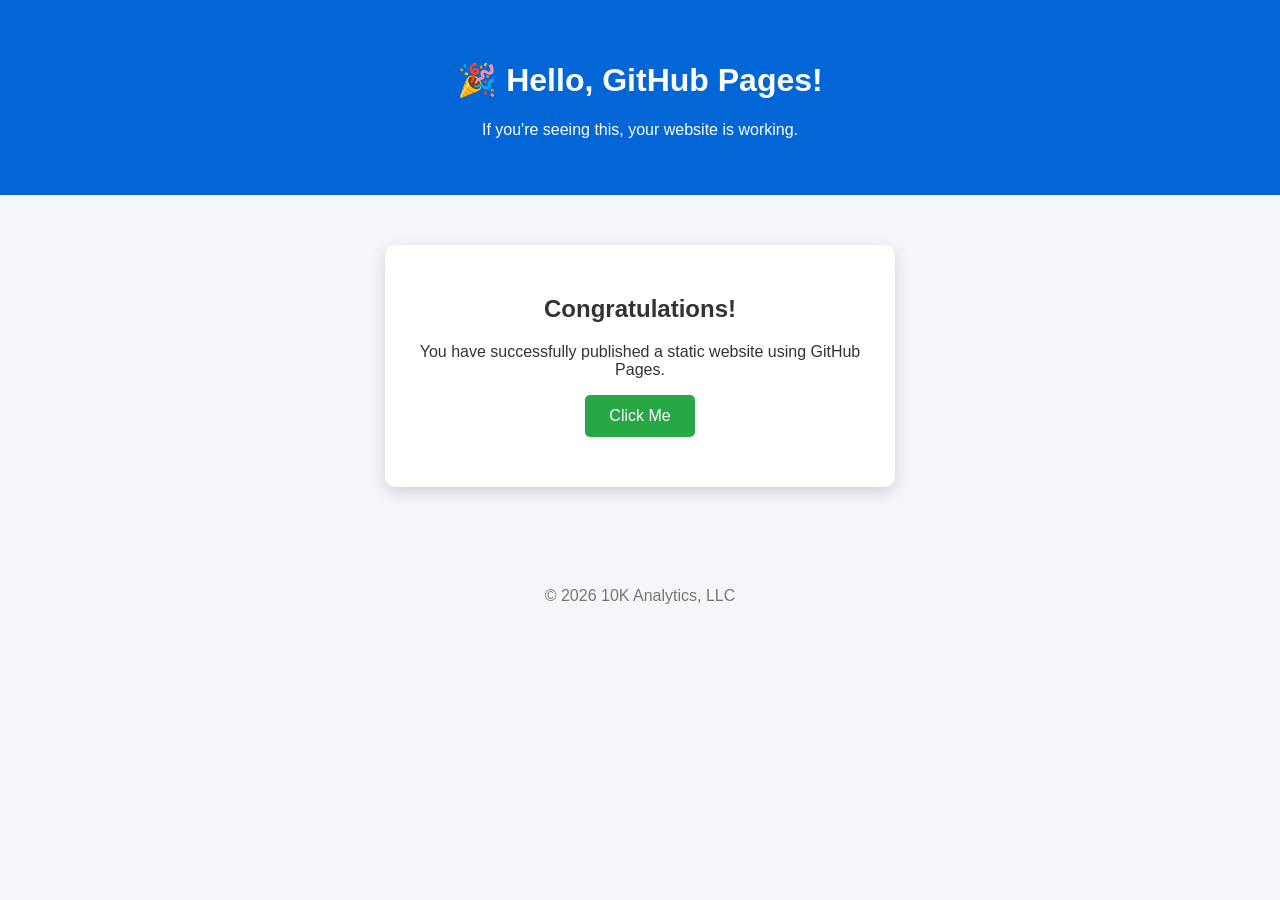
==== index.html @ 5aa65af6 "Initial commit via upload Committed 2 files - index.html and style.css" ====
<!DOCTYPE html>
<html lang="en">
<head>
    <meta charset="UTF-8">
    <meta name="viewport" content="width=device-width, initial-scale=1.0">
    <title>Github Pages Site</title>
    <link rel="stylesheet" href="style.css">
</head>
<body>

    <header>
        <h1>🎉 Hello, GitHub Pages!</h1>
        <p>If you're seeing this, your website is working.</p>
    </header>

    <main>
        <div class="card">
            <h2>Congratulations!</h2>
            <p>
                You have successfully published a static website using
                GitHub Pages.
            </p>

            <button onclick="showMessage()">
                Click Me
            </button>

            <p id="message"></p>
        </div>
    </main>

    <footer>
        © 2026 10K Analytics, LLC
    </footer>

    <script>
        function showMessage() {
            document.getElementById("message").innerHTML =
                "🚀 JavaScript is working too!";
        }
    </script>

</body>
</html>
---- style.css ----
body {
    margin: 0;
    font-family: Arial, Helvetica, sans-serif;
    background: #f4f6f9;
    color: #333;
}

header {
    background: #0366d6;
    color: white;
    text-align: center;
    padding: 40px;
}

main {
    display: flex;
    justify-content: center;
    margin-top: 50px;
}

.card {
    background: white;
    width: 450px;
    padding: 30px;
    border-radius: 10px;
    box-shadow: 0 5px 15px rgba(0,0,0,.15);
    text-align: center;
}

button {
    background: #28a745;
    color: white;
    border: none;
    padding: 12px 24px;
    border-radius: 5px;
    cursor: pointer;
    font-size: 16px;
}

button:hover {
    background: #218838;
}

#message {
    margin-top: 20px;
    font-weight: bold;
    color: #0366d6;
}

footer {
    margin-top: 80px;
    text-align: center;
    color: #777;
    padding: 20px;
}
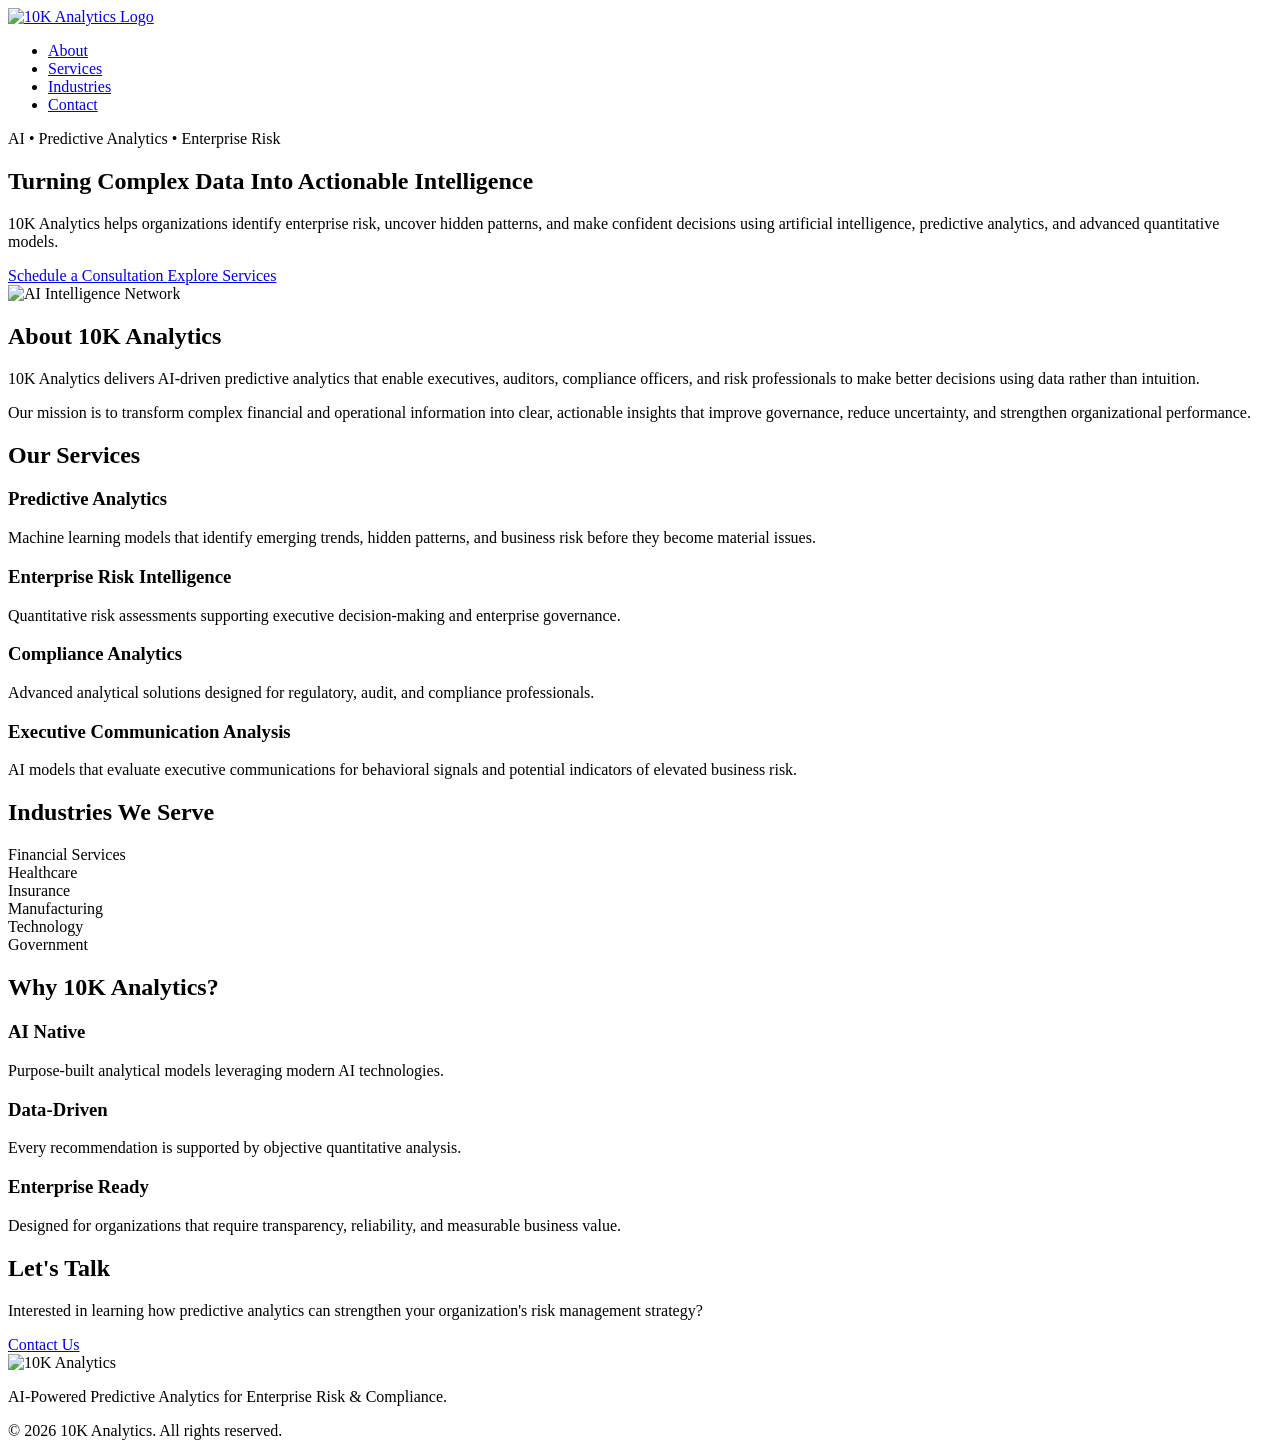
==== commit a39c0b88: "Update index.html" ====
--- a/index.html
+++ b/index.html
@@ -1,44 +1,390 @@
 <!DOCTYPE html>
 <html lang="en">
+
 <head>
+
     <meta charset="UTF-8">
     <meta name="viewport" content="width=device-width, initial-scale=1.0">
-    <title>Github Pages Site</title>
-    <link rel="stylesheet" href="style.css">
+
+    <title>10K Analytics | AI-Powered Predictive Analytics</title>
+
+    <meta name="description"
+        content="10K Analytics helps organizations identify enterprise risk using AI-powered predictive analytics, compliance intelligence, and executive communication analysis.">
+
+    <link rel="preconnect" href="https://fonts.googleapis.com">
+    <link rel="preconnect" href="https://fonts.gstatic.com" crossorigin>
+
+    <link href="https://fonts.googleapis.com/css2?family=Inter:wght@300;400;500;600;700;800&display=swap"
+        rel="stylesheet">
+
+    <link rel="stylesheet" href="styles.css">
+
+<!-- Favicon -->
+<link rel="icon" type="image/png" sizes="32x32" href="favicon-32.png">
+
+
 </head>
+
 <body>
 
+    <!-- ========================================= -->
+    <!-- HEADER -->
+    <!-- ========================================= -->
+
     <header>
-        <h1>🎉 Hello, GitHub Pages!</h1>
-        <p>If you're seeing this, your website is working.</p>
+
+        <div class="container nav-container">
+
+            <a href="#" class="logo">
+
+                <img src="logo.jpg" alt="10K Analytics Logo">
+
+            </a>
+
+            <nav>
+
+                <ul>
+
+                    <li><a href="#about">About</a></li>
+
+                    <li><a href="#services">Services</a></li>
+
+                    <li><a href="#industries">Industries</a></li>
+
+                    <li><a href="#contact">Contact</a></li>
+
+                </ul>
+
+            </nav>
+
+        </div>
+
     </header>
 
-    <main>
-        <div class="card">
-            <h2>Congratulations!</h2>
-            <p>
-                You have successfully published a static website using
-                GitHub Pages.
-            </p>
-
-            <button onclick="showMessage()">
-                Click Me
-            </button>
-
-            <p id="message"></p>
-        </div>
-    </main>
+
+
+<!-- ========================================= -->
+<!-- HERO -->
+<!-- ========================================= -->
+
+<section class="hero">
+
+    <div class="hero-background">
+
+        <div class="grid"></div>
+
+        <div class="glow glow-1"></div>
+
+        <div class="glow glow-2"></div>
+
+    </div>
+
+    <div class="container hero-layout">
+
+        <div class="hero-text">
+
+            <span class="hero-badge">
+                AI • Predictive Analytics • Enterprise Risk
+            </span>
+
+            <h1>
+                Turning Complex Data
+                Into Actionable
+                Intelligence
+            </h1>
+
+            <p>
+
+                10K Analytics helps organizations identify enterprise risk,
+                uncover hidden patterns, and make confident decisions using
+                artificial intelligence, predictive analytics, and advanced
+                quantitative models.
+
+            </p>
+
+            <div class="hero-buttons">
+
+                <a href="#contact" class="btn-primary">
+                    Schedule a Consultation
+                </a>
+
+                <a href="#services" class="btn-secondary">
+                    Explore Services
+                </a>
+
+            </div>
+
+        </div>
+
+        <div class="hero-graphic">
+
+				<img
+					src="intelligence-network.svg"
+					alt="AI Intelligence Network">
+
+		</div>
+
+
+        </div>
+
+    </div>
+
+</section>
+
+
+
+    <!-- ========================================= -->
+    <!-- ABOUT -->
+    <!-- ========================================= -->
+
+    <section id="about">
+
+        <div class="container">
+
+            <h2>About 10K Analytics</h2>
+
+            <p>
+
+                10K Analytics delivers AI-driven predictive analytics that
+                enable executives, auditors, compliance officers, and risk
+                professionals to make better decisions using data rather than
+                intuition.
+
+            </p>
+
+            <p>
+
+                Our mission is to transform complex financial and operational
+                information into clear, actionable insights that improve
+                governance, reduce uncertainty, and strengthen organizational
+                performance.
+
+            </p>
+
+        </div>
+
+    </section>
+
+
+
+    <!-- ========================================= -->
+    <!-- SERVICES -->
+    <!-- ========================================= -->
+
+    <section id="services" class="dark-section">
+
+        <div class="container">
+
+            <h2>Our Services</h2>
+
+            <div class="cards">
+
+                <div class="card">
+
+                    <h3>Predictive Analytics</h3>
+
+                    <p>
+
+                        Machine learning models that identify emerging trends,
+                        hidden patterns, and business risk before they become
+                        material issues.
+
+                    </p>
+
+                </div>
+
+                <div class="card">
+
+                    <h3>Enterprise Risk Intelligence</h3>
+
+                    <p>
+
+                        Quantitative risk assessments supporting executive
+                        decision-making and enterprise governance.
+
+                    </p>
+
+                </div>
+
+                <div class="card">
+
+                    <h3>Compliance Analytics</h3>
+
+                    <p>
+
+                        Advanced analytical solutions designed for regulatory,
+                        audit, and compliance professionals.
+
+                    </p>
+
+                </div>
+
+                <div class="card">
+
+                    <h3>Executive Communication Analysis</h3>
+
+                    <p>
+
+                        AI models that evaluate executive communications for
+                        behavioral signals and potential indicators of elevated
+                        business risk.
+
+                    </p>
+
+                </div>
+
+            </div>
+
+        </div>
+
+    </section>
+
+
+
+    <!-- ========================================= -->
+    <!-- INDUSTRIES -->
+    <!-- ========================================= -->
+
+    <section id="industries">
+
+        <div class="container">
+
+            <h2>Industries We Serve</h2>
+
+            <div class="industry-grid">
+
+                <div>Financial Services</div>
+                <div>Healthcare</div>
+                <div>Insurance</div>
+                <div>Manufacturing</div>
+                <div>Technology</div>
+                <div>Government</div>
+
+            </div>
+
+        </div>
+
+    </section>
+
+
+
+    <!-- ========================================= -->
+    <!-- WHY US -->
+    <!-- ========================================= -->
+
+    <section class="dark-section">
+
+        <div class="container">
+
+            <h2>Why 10K Analytics?</h2>
+
+            <div class="cards">
+
+                <div class="card">
+
+                    <h3>AI Native</h3>
+
+                    <p>
+
+                        Purpose-built analytical models leveraging modern AI
+                        technologies.
+
+                    </p>
+
+                </div>
+
+                <div class="card">
+
+                    <h3>Data-Driven</h3>
+
+                    <p>
+
+                        Every recommendation is supported by objective
+                        quantitative analysis.
+
+                    </p>
+
+                </div>
+
+                <div class="card">
+
+                    <h3>Enterprise Ready</h3>
+
+                    <p>
+
+                        Designed for organizations that require transparency,
+                        reliability, and measurable business value.
+
+                    </p>
+
+                </div>
+
+            </div>
+
+        </div>
+
+    </section>
+
+
+
+    <!-- ========================================= -->
+    <!-- CONTACT -->
+    <!-- ========================================= -->
+
+    <section id="contact">
+
+        <div class="container">
+
+            <h2>Let's Talk</h2>
+
+            <p>
+
+                Interested in learning how predictive analytics can strengthen
+                your organization's risk management strategy?
+
+            </p>
+
+            <a class="btn-primary" href="mailto:info@10kanalytics.com">
+
+                Contact Us
+
+            </a>
+
+        </div>
+
+    </section>
+
+
+
+    <!-- ========================================= -->
+    <!-- FOOTER -->
+    <!-- ========================================= -->
 
     <footer>
-        © 2026 10K Analytics, LLC
+
+        <div class="container">
+
+            <img src="logo.jpg" class="footer-logo" alt="10K Analytics">
+
+            <p>
+
+                AI-Powered Predictive Analytics for Enterprise Risk &
+                Compliance.
+
+            </p>
+
+            <p>
+
+                © 2026 10K Analytics. All rights reserved.
+
+            </p>
+
+        </div>
+
     </footer>
 
-    <script>
-        function showMessage() {
-            document.getElementById("message").innerHTML =
-                "🚀 JavaScript is working too!";
-        }
-    </script>
+    <script src="js/script.js"></script>
 
 </body>
-</html>+
+</html>
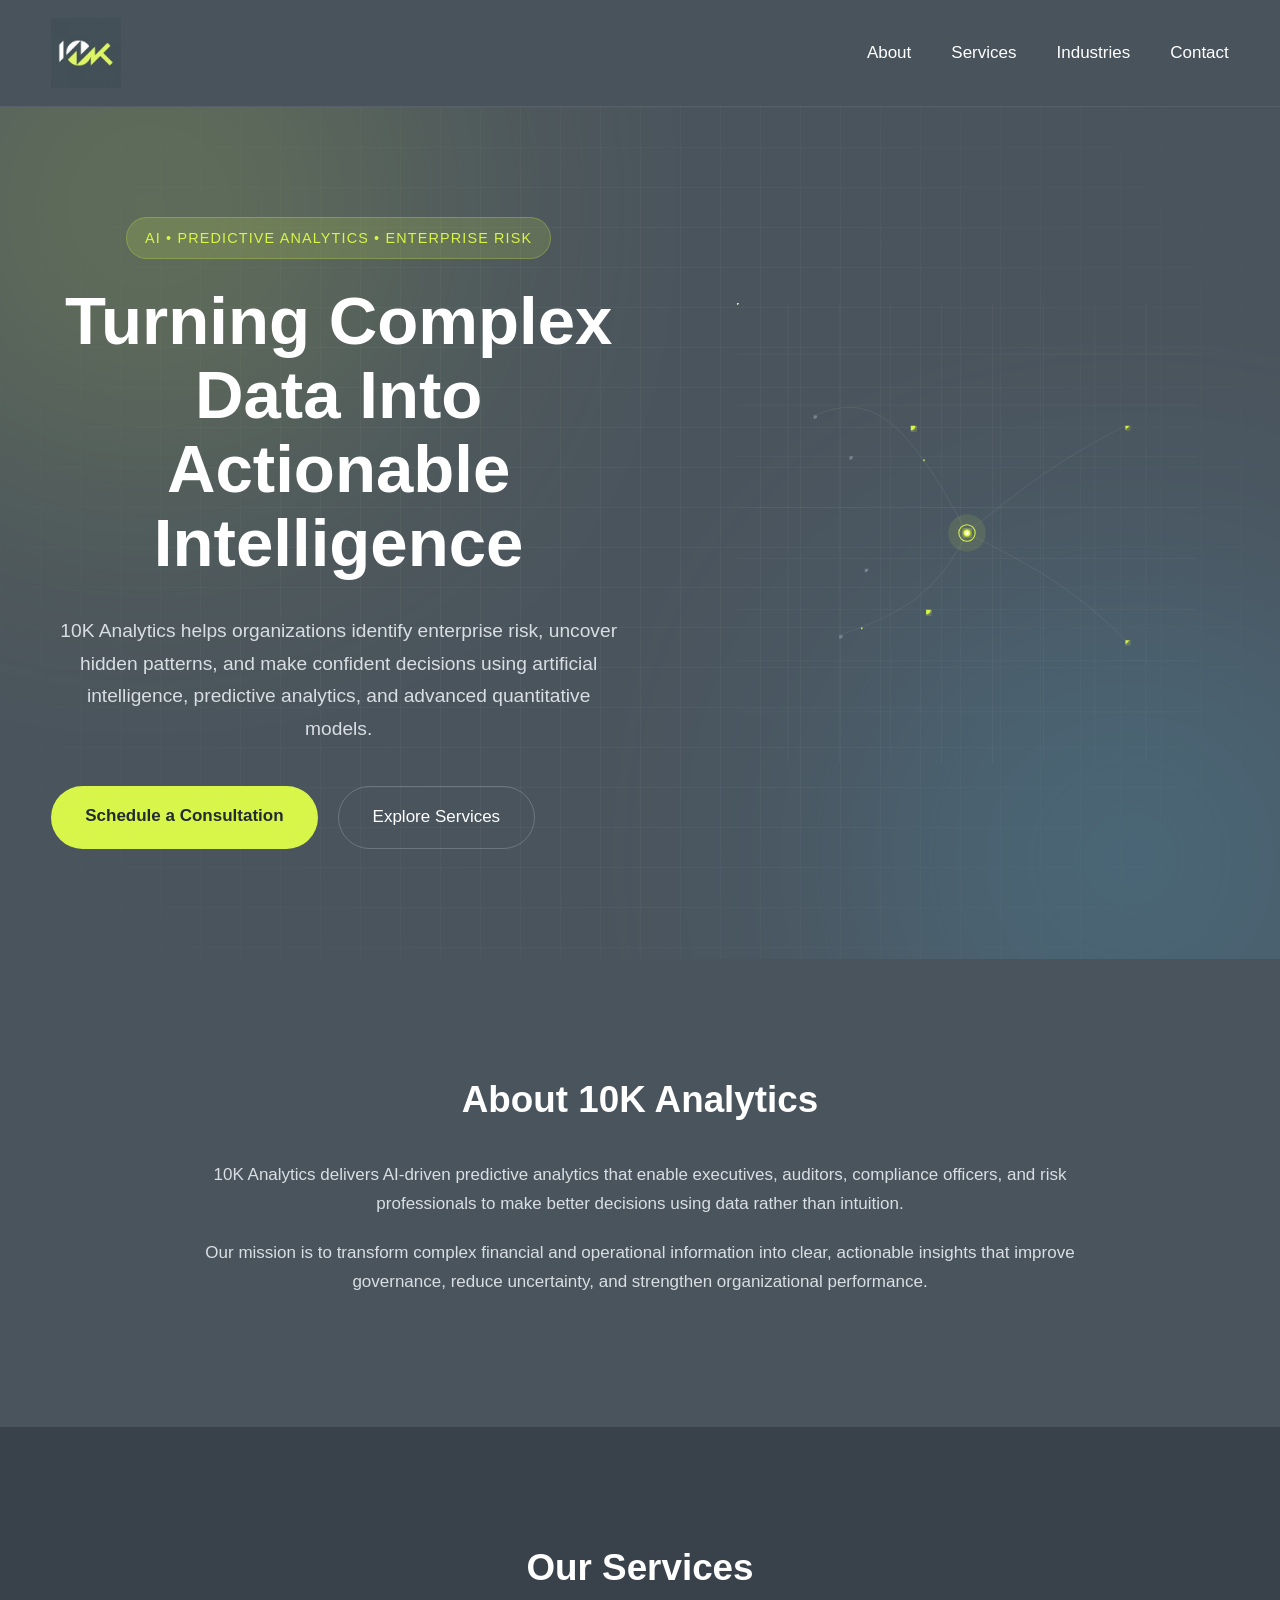
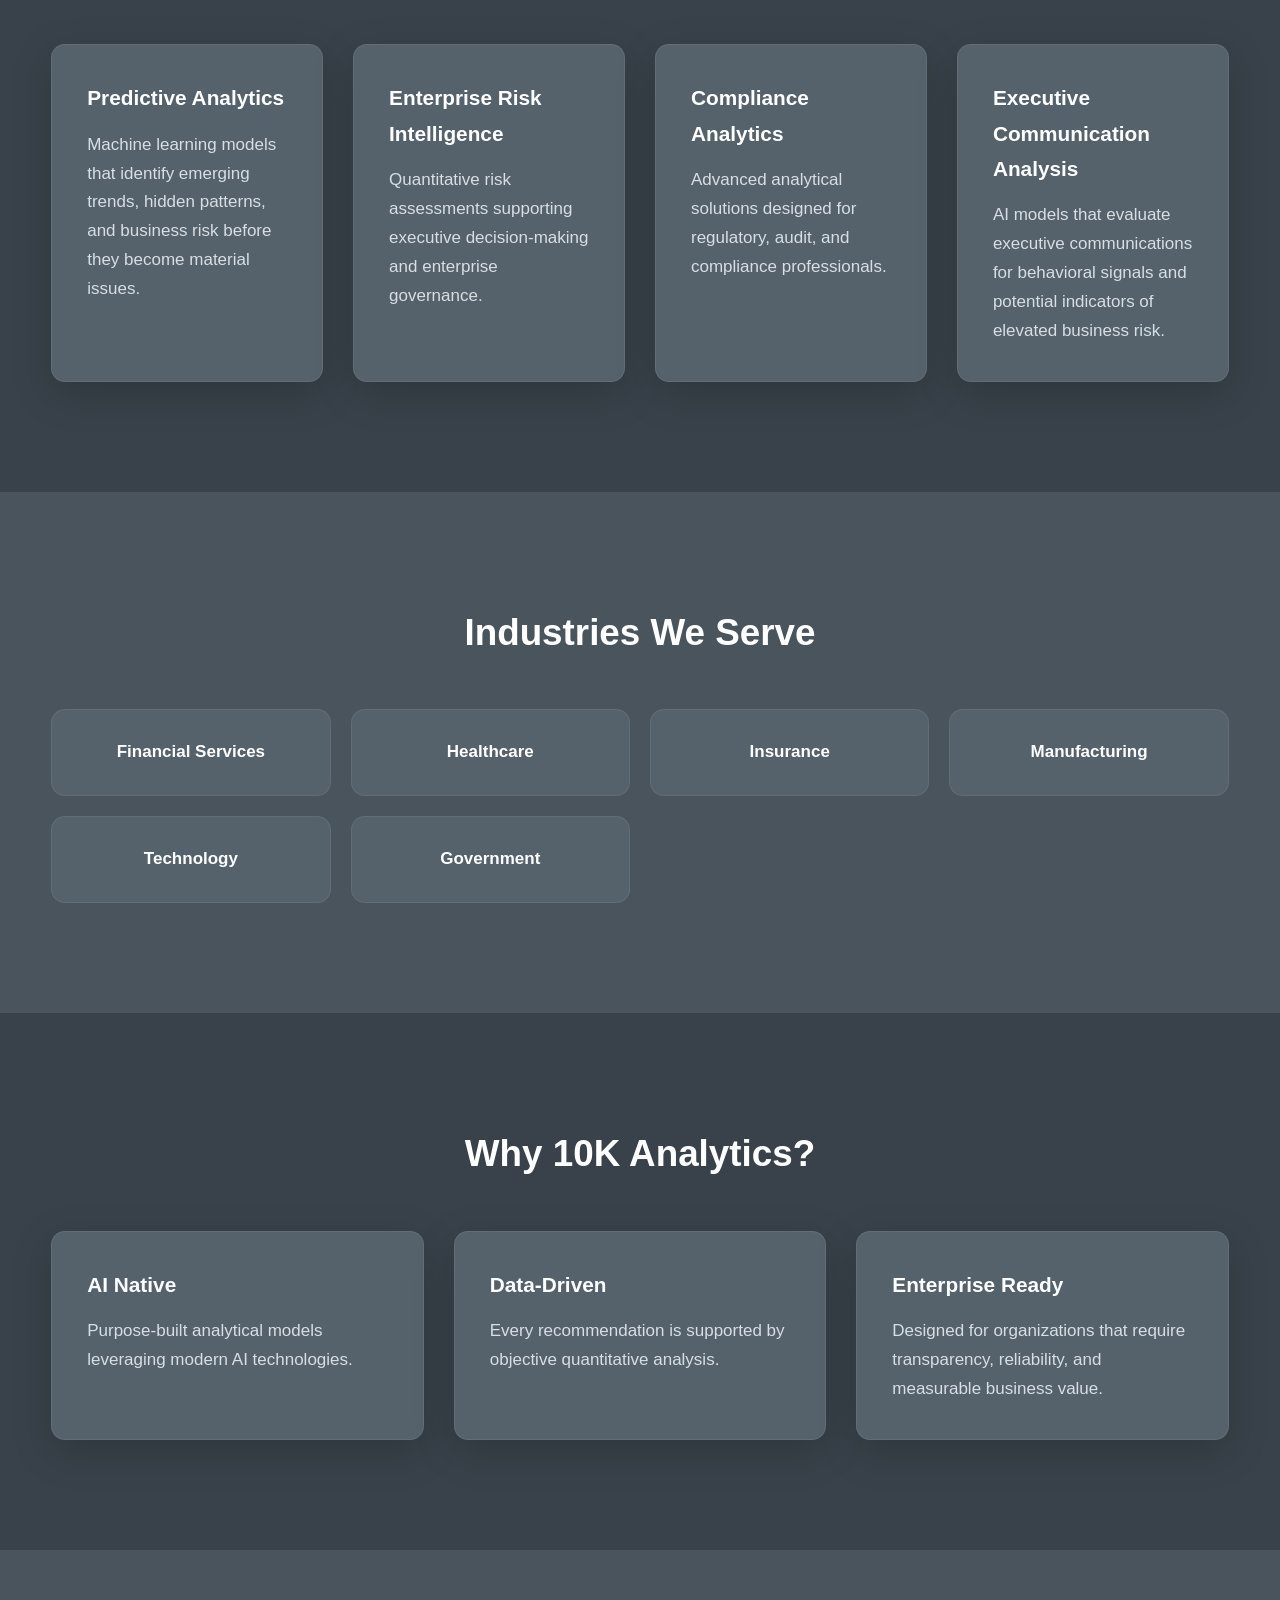
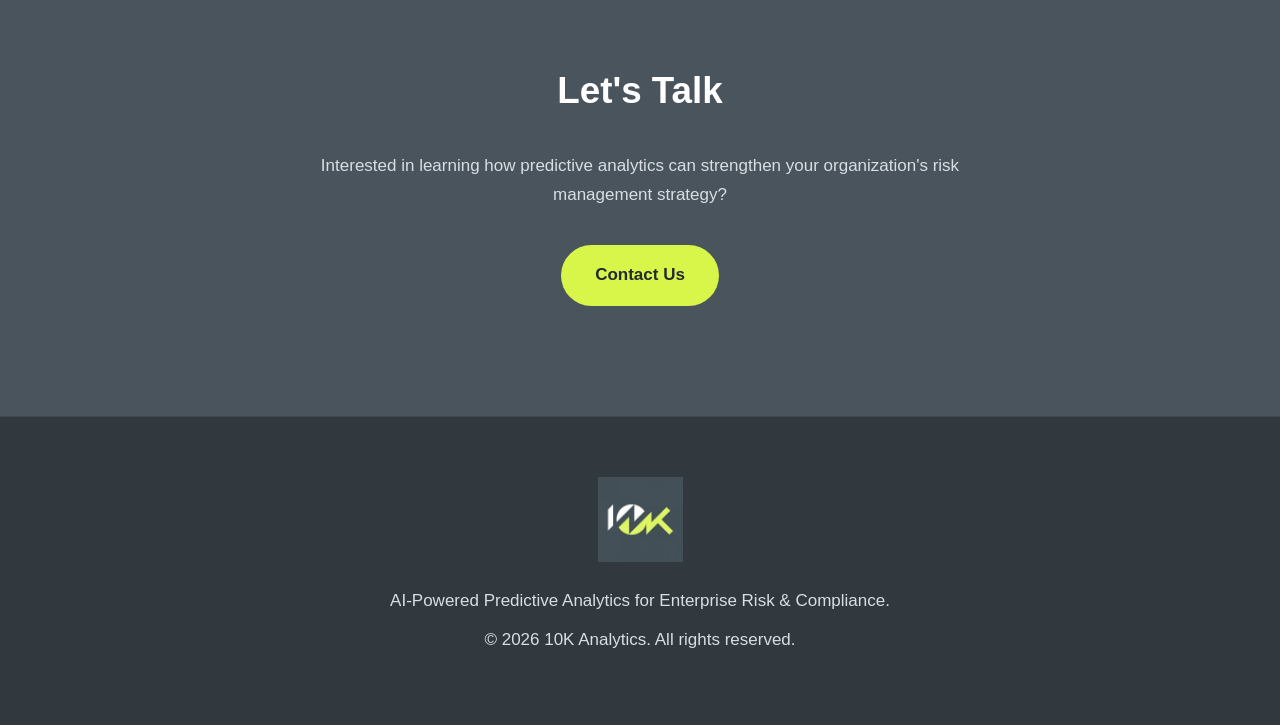
==== commit 7ab58c81: "Add files via upload" ====
--- a/index.html
+++ b/index.html
@@ -387,4 +387,4 @@
 
 </body>
 
-</html>
+</html>
--- a/styles.css
+++ b/styles.css
@@ -0,0 +1,865 @@
+/* =======================================================
+   10K Analytics
+   Main Stylesheet
+   ======================================================= */
+
+/* =======================================================
+   VARIABLES
+   ======================================================= */
+
+:root {
+
+    --background: #4A545D;
+    --background-dark: #39424A;
+
+    --surface: #55616B;
+
+    --primary: #D8F54A;
+    --primary-hover: #E8FF70;
+
+    --text: #FFFFFF;
+    --text-light: #D8DEE3;
+
+    --border: rgba(255,255,255,.08);
+
+    --shadow:
+        0 12px 40px rgba(0,0,0,.18);
+
+    --radius: 14px;
+
+    --transition: .25s ease;
+
+    --container-width: 1200px;
+
+}
+
+/* =======================================================
+   RESET
+   ======================================================= */
+
+*{
+    margin:0;
+    padding:0;
+    box-sizing:border-box;
+}
+
+html{
+
+    scroll-behavior:smooth;
+
+}
+
+body{
+
+    font-family:"Inter",sans-serif;
+
+    background:var(--background);
+
+    color:var(--text);
+
+    line-height:1.7;
+
+    font-size:17px;
+
+}
+
+img{
+
+    max-width:100%;
+    display:block;
+
+}
+
+a{
+
+    color:inherit;
+    text-decoration:none;
+
+}
+
+ul{
+
+    list-style:none;
+
+}
+
+.container{
+
+    width:min(92%, var(--container-width));
+
+    margin:auto;
+
+}
+
+/* =======================================================
+   TYPOGRAPHY
+   ======================================================= */
+
+h1{
+
+    font-size:3.6rem;
+
+    line-height:1.1;
+
+    font-weight:800;
+
+    margin-bottom:25px;
+
+}
+
+h2{
+
+    font-size:2.3rem;
+
+    margin-bottom:30px;
+
+    text-align:center;
+
+}
+
+h3{
+
+    margin-bottom:15px;
+
+    font-size:1.3rem;
+
+}
+
+p{
+
+    color:var(--text-light);
+
+    margin-bottom:20px;
+
+}
+
+/* =======================================================
+   HEADER
+   ======================================================= */
+
+header{
+
+    position:sticky;
+
+    top:0;
+
+    z-index:1000;
+
+    backdrop-filter:blur(12px);
+
+    background:rgba(74,84,93,.90);
+
+    border-bottom:1px solid var(--border);
+
+}
+
+.nav-container{
+
+    display:flex;
+
+    justify-content:space-between;
+
+    align-items:center;
+
+    padding:18px 0;
+
+}
+
+.logo img{
+
+    width:70px;
+
+}
+
+nav ul{
+
+    display:flex;
+
+    gap:40px;
+
+}
+
+nav a{
+
+    transition:var(--transition);
+
+    font-weight:500;
+
+}
+
+nav a:hover{
+
+    color:var(--primary);
+
+}
+
+/* =======================================================
+   HERO
+   ======================================================= */
+
+.hero{
+
+    min-height:88vh;
+
+    display:flex;
+
+    align-items:center;
+
+    text-align:center;
+
+}
+
+.hero-content{
+
+    max-width:850px;
+
+}
+
+.hero p{
+
+    font-size:1.2rem;
+
+    margin:35px auto;
+
+    max-width:700px;
+
+}
+
+/* =======================================================
+   BUTTONS
+   ======================================================= */
+
+.btn-primary{
+
+    display:inline-block;
+
+    padding:16px 34px;
+
+    background:var(--primary);
+
+    color:#232B30;
+
+    border-radius:999px;
+
+    font-weight:700;
+
+    transition:var(--transition);
+
+}
+
+.btn-primary:hover{
+
+    background:var(--primary-hover);
+
+    transform:translateY(-3px);
+
+}
+
+/* =======================================================
+   SECTIONS
+   ======================================================= */
+
+section{
+
+    padding:110px 0;
+
+}
+
+.dark-section{
+
+    background:var(--background-dark);
+
+}
+
+/* =======================================================
+   CARDS
+   ======================================================= */
+
+.cards{
+
+    display:grid;
+
+    grid-template-columns:repeat(auto-fit,minmax(260px,1fr));
+
+    gap:30px;
+
+    margin-top:45px;
+
+}
+
+.card{
+
+    background:var(--surface);
+
+    padding:35px;
+
+    border-radius:var(--radius);
+
+    border:1px solid var(--border);
+
+    transition:var(--transition);
+
+    box-shadow:var(--shadow);
+
+}
+
+.card:hover{
+
+    transform:translateY(-8px);
+
+    border-color:var(--primary);
+
+}
+
+.card p{
+
+    margin-bottom:0;
+
+}
+
+/* =======================================================
+   INDUSTRY GRID
+   ======================================================= */
+
+.industry-grid{
+
+    display:grid;
+
+    grid-template-columns:repeat(auto-fit,minmax(220px,1fr));
+
+    gap:20px;
+
+    margin-top:45px;
+
+}
+
+.industry-grid div{
+
+    background:var(--surface);
+
+    border-radius:var(--radius);
+
+    text-align:center;
+
+    padding:28px;
+
+    font-weight:600;
+
+    transition:var(--transition);
+
+    border:1px solid var(--border);
+
+}
+
+.industry-grid div:hover{
+
+    background:var(--primary);
+
+    color:#1F2529;
+
+    cursor:default;
+
+}
+
+/* =======================================================
+   ABOUT
+   ======================================================= */
+
+#about p{
+
+    max-width:900px;
+
+    margin-left:auto;
+
+    margin-right:auto;
+
+    text-align:center;
+
+}
+
+/* =======================================================
+   CONTACT
+   ======================================================= */
+
+#contact{
+
+    text-align:center;
+
+}
+
+#contact p{
+
+    max-width:700px;
+
+    margin:0 auto 35px;
+
+}
+
+/* =======================================================
+   FOOTER
+   ======================================================= */
+
+footer{
+
+    background:#31383E;
+
+    border-top:1px solid var(--border);
+
+    text-align:center;
+
+    padding:60px 0;
+
+}
+
+.footer-logo{
+
+    width:85px;
+
+    margin:0 auto 25px;
+
+}
+
+footer p{
+
+    margin-bottom:10px;
+
+}
+
+/* =======================================================
+   SIMPLE FADE ANIMATION
+   ======================================================= */
+
+.card,
+.industry-grid div{
+
+    animation:fadeUp .8s ease both;
+
+}
+
+@keyframes fadeUp{
+
+    from{
+
+        opacity:0;
+
+        transform:translateY(25px);
+
+    }
+
+    to{
+
+        opacity:1;
+
+        transform:translateY(0);
+
+    }
+
+}
+
+/* =======================================================
+   RESPONSIVE
+   ======================================================= */
+
+@media (max-width:900px){
+
+    h1{
+
+        font-size:2.8rem;
+
+    }
+
+    h2{
+
+        font-size:2rem;
+
+    }
+
+    nav ul{
+
+        gap:22px;
+
+    }
+
+}
+
+@media (max-width:700px){
+
+    .nav-container{
+
+        flex-direction:column;
+
+        gap:20px;
+
+    }
+
+    nav ul{
+
+        flex-wrap:wrap;
+
+        justify-content:center;
+
+        gap:16px;
+
+    }
+
+    h1{
+
+        font-size:2.2rem;
+
+    }
+
+    section{
+
+        padding:80px 0;
+
+    }
+
+    .hero{
+
+        min-height:70vh;
+
+    }
+
+    .btn-primary{
+
+        width:100%;
+
+        max-width:320px;
+
+    }
+
+}
+
+@media (max-width:480px){
+
+    body{
+
+        font-size:16px;
+
+    }
+
+    h1{
+
+        font-size:1.9rem;
+
+    }
+
+    h2{
+
+        font-size:1.7rem;
+
+    }
+
+    .card{
+
+        padding:25px;
+
+    }
+
+}
+
+
+
+/* =======================================================
+   PREMIUM HERO
+   ======================================================= */
+
+.hero {
+
+    position: relative;
+
+    overflow: hidden;
+
+    min-height: 92vh;
+
+    display: flex;
+
+    align-items: center;
+
+}
+
+.hero-layout {
+
+    display: grid;
+
+    grid-template-columns: 1.1fr 1fr;
+
+    gap: 80px;
+
+    align-items: center;
+
+    position: relative;
+
+    z-index: 5;
+
+}
+
+.hero-text h1 {
+
+    font-size: 4.2rem;
+
+    margin: 25px 0;
+
+}
+
+.hero-text p {
+
+    font-size: 1.2rem;
+
+    max-width: 650px;
+
+}
+
+.hero-badge {
+
+    display: inline-block;
+
+    padding: 8px 18px;
+
+    border-radius: 999px;
+
+    background: rgba(216,245,74,.15);
+
+    border: 1px solid rgba(216,245,74,.25);
+
+    color: var(--primary);
+
+    font-size: .9rem;
+
+    letter-spacing: .08em;
+
+    text-transform: uppercase;
+
+}
+
+.hero-buttons {
+
+    display: flex;
+
+    gap: 20px;
+
+    margin-top: 40px;
+
+    flex-wrap: wrap;
+
+}
+
+.btn-secondary {
+
+    padding: 16px 34px;
+
+    border-radius: 999px;
+
+    border: 1px solid rgba(255,255,255,.2);
+
+    transition: .3s;
+
+}
+
+.btn-secondary:hover {
+
+    border-color: var(--primary);
+
+    color: var(--primary);
+
+}
+
+/* Background */
+
+.hero-background {
+
+	position:absolute;
+    inset:0;
+	
+    pointer-events: none;
+
+}
+
+
+.grid {
+
+    position: absolute;
+
+    inset: 0;
+
+    background-image:
+
+        linear-gradient(rgba(255,255,255,.035) 1px, transparent 1px),
+
+        linear-gradient(90deg, rgba(255,255,255,.035) 1px, transparent 1px);
+
+    background-size: 40px 40px;
+
+    mask-image: radial-gradient(circle, black 40%, transparent 95%);
+
+}
+
+.glow {
+
+    position: absolute;
+
+    width: 500px;
+
+    height: 500px;
+
+    border-radius: 50%;
+
+    filter: blur(140px);
+
+    opacity: .22;
+
+}
+
+.glow-1 {
+
+    background: var(--primary);
+
+    top: -150px;
+
+    left: -100px;
+
+}
+
+.glow-2 {
+
+    background: #4BC8FF;
+
+    bottom: -150px;
+
+    right: -100px;
+
+}
+
+/* AI Graphic */
+
+.hero-graphic {
+
+    position: relative;
+
+    width: 460px;
+
+    height: 460px;
+
+    margin: auto;
+
+}
+
+.orb {
+
+    position: absolute;
+
+    inset: 400px;
+
+    border-radius: 50%;
+
+    background:
+
+        radial-gradient(circle, rgba(216,245,74,.95), rgba(216,245,74,.12));
+
+    filter: blur(10px);
+
+}
+
+.ring {
+
+    position: absolute;
+
+    border: 1px solid rgba(255,255,255,.12);
+
+    border-radius: 50%;
+
+}
+
+.ring1 {
+
+    inset: 0;
+
+    animation: rotate 24s linear infinite;
+
+}
+
+.ring2 {
+
+    inset: 45px;
+
+    animation: rotateReverse 18s linear infinite;
+
+}
+
+.ring3 {
+
+    inset: 90px;
+
+    animation: rotate 14s linear infinite;
+
+}
+
+.center-dot {
+
+    position: absolute;
+
+    width: 16px;
+
+    height: 16px;
+
+    background: white;
+
+    border-radius: 50%;
+
+    top: 50%;
+
+    left: 50%;
+
+    transform: translate(-50%, -50%);
+
+    box-shadow: 0 0 30px white;
+
+}
+
+@keyframes rotate {
+
+    from { transform: rotate(0deg); }
+
+    to { transform: rotate(360deg); }
+
+}
+
+@keyframes rotateReverse {
+
+    from { transform: rotate(360deg); }
+
+    to { transform: rotate(0deg); }
+
+}
+
+@media (max-width:950px){
+
+    .hero-layout{
+
+        grid-template-columns:1fr;
+
+        text-align:center;
+
+    }
+
+    .hero-text h1{
+
+        font-size:3rem;
+
+    }
+
+    .hero-buttons{
+
+        justify-content:center;
+
+    }
+
+    .hero-graphic{
+
+        width:320px;
+
+        height:320px;
+
+    }
+
+}
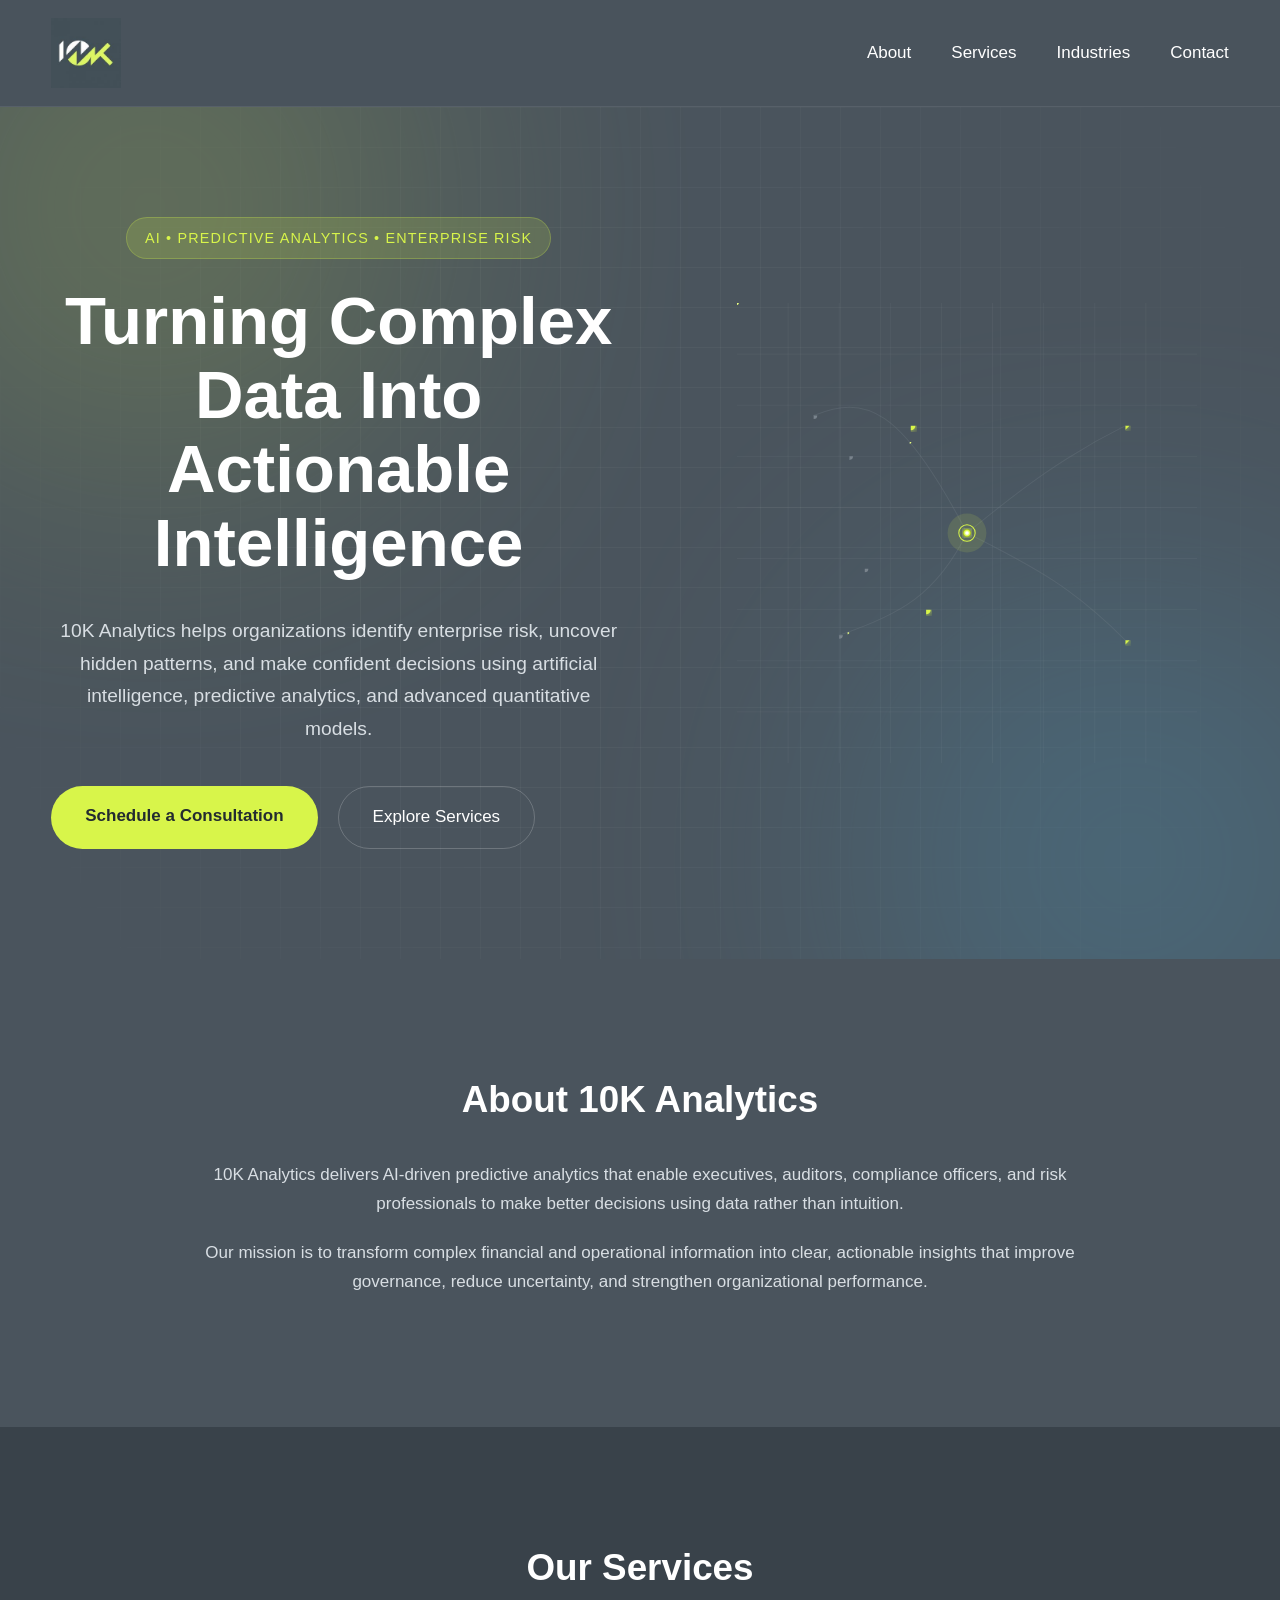
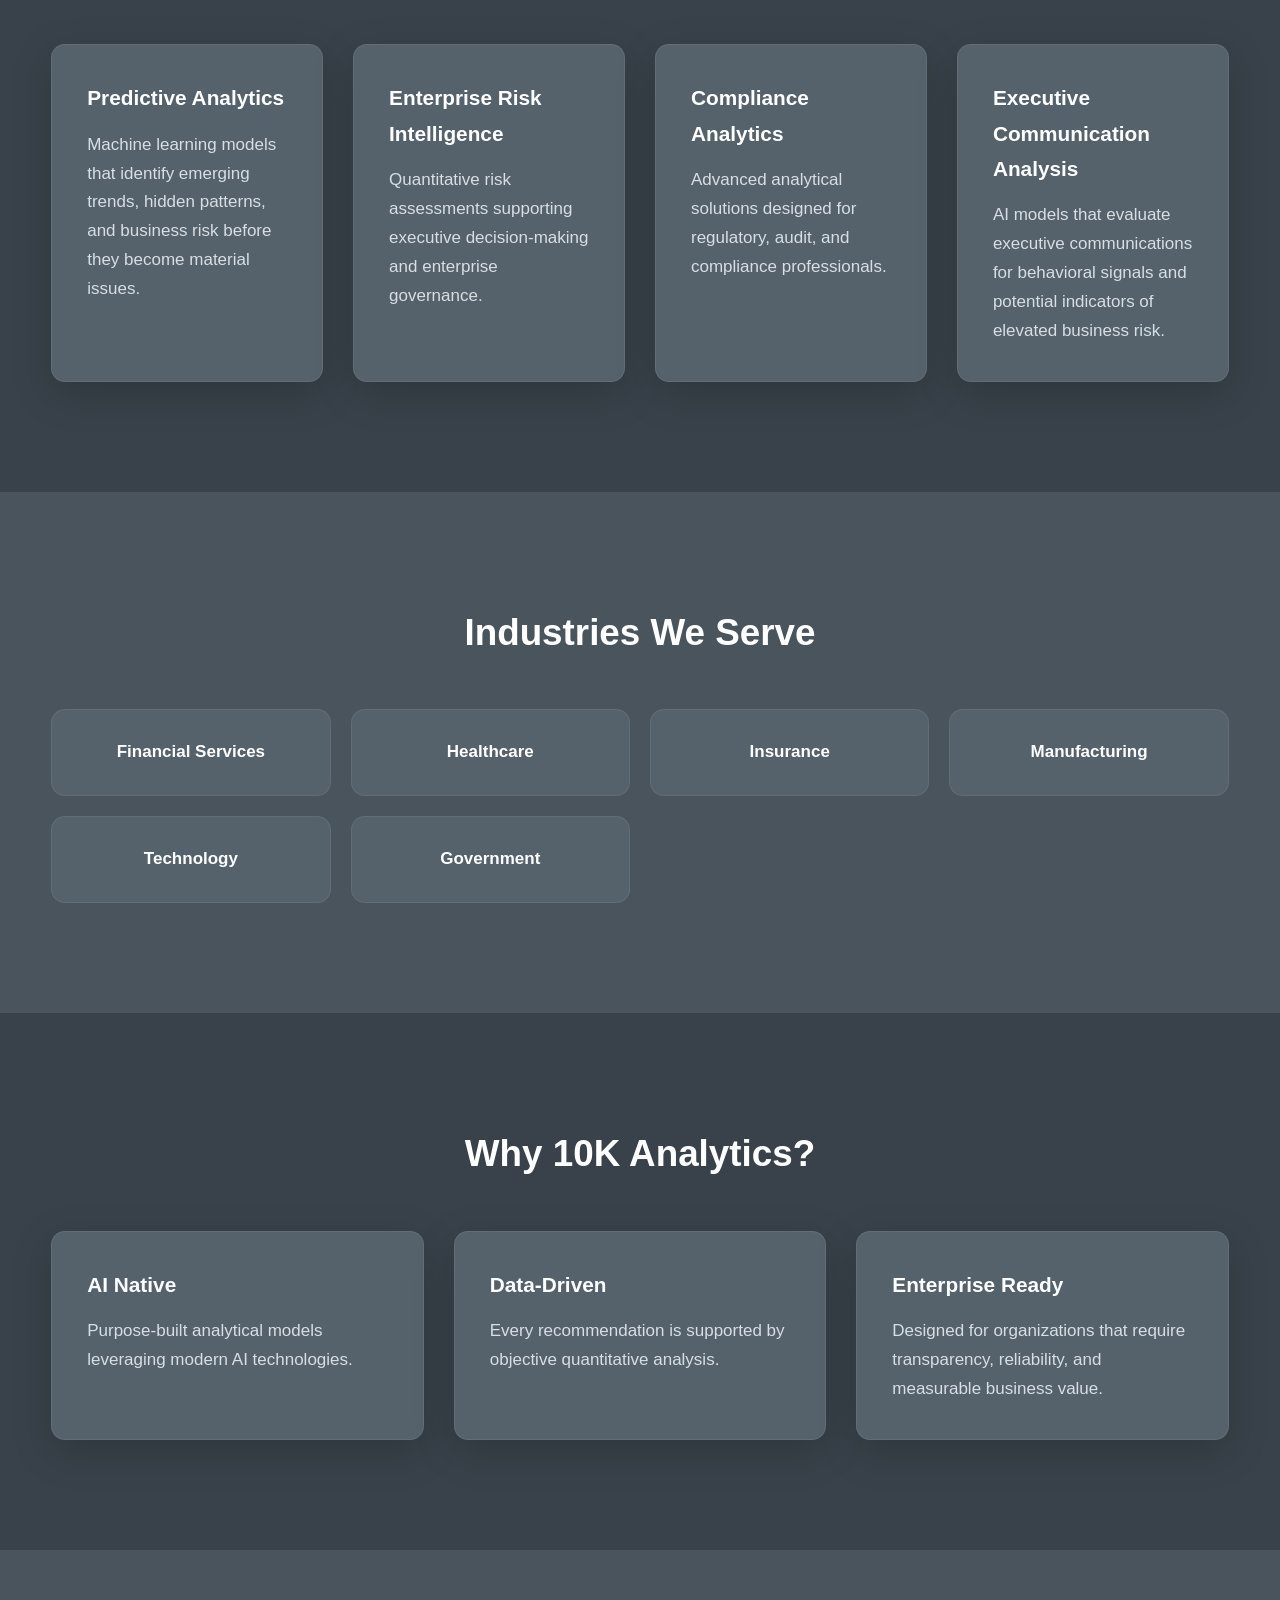
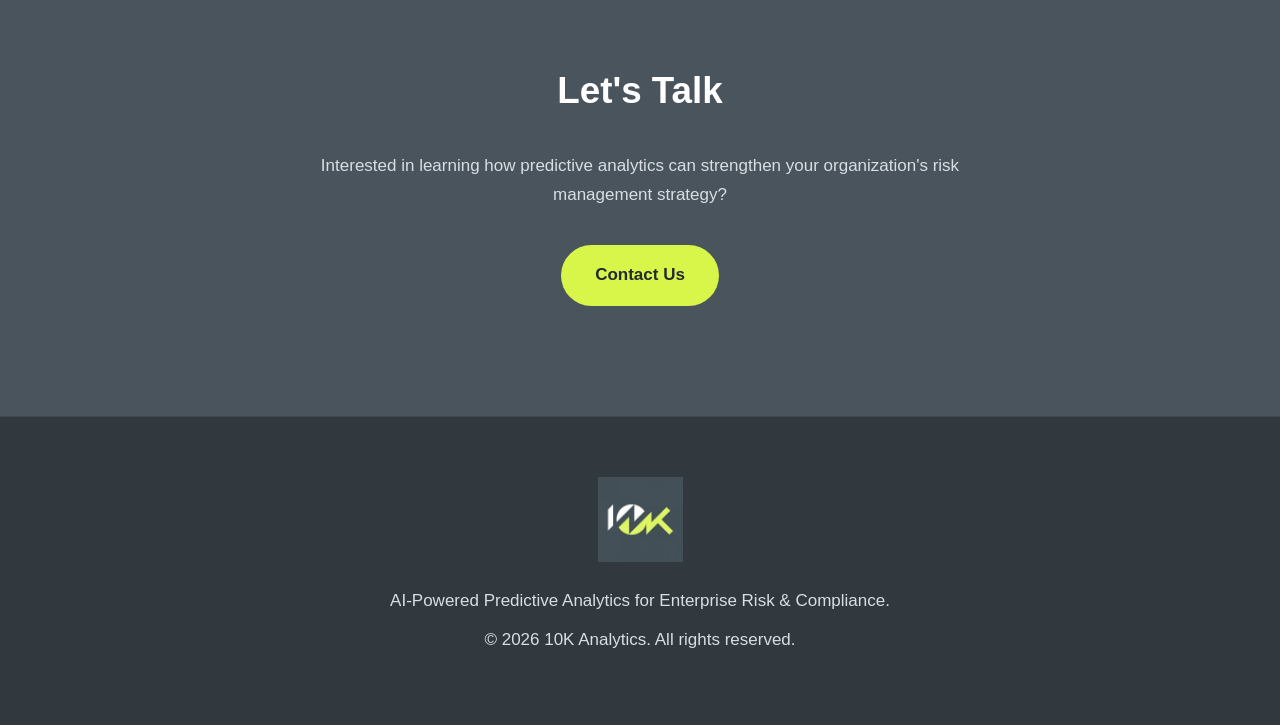
==== commit 566ff542: "Update index.html" ====
--- a/index.html
+++ b/index.html
@@ -344,7 +344,7 @@
 
             </p>
 
-            <a class="btn-primary" href="mailto:info@10kanalytics.com">
+            <a class="btn-primary" href="mailto:website005@10kanalytics.com">
 
                 Contact Us
 
@@ -387,4 +387,4 @@
 
 </body>
 
-</html>+</html>
